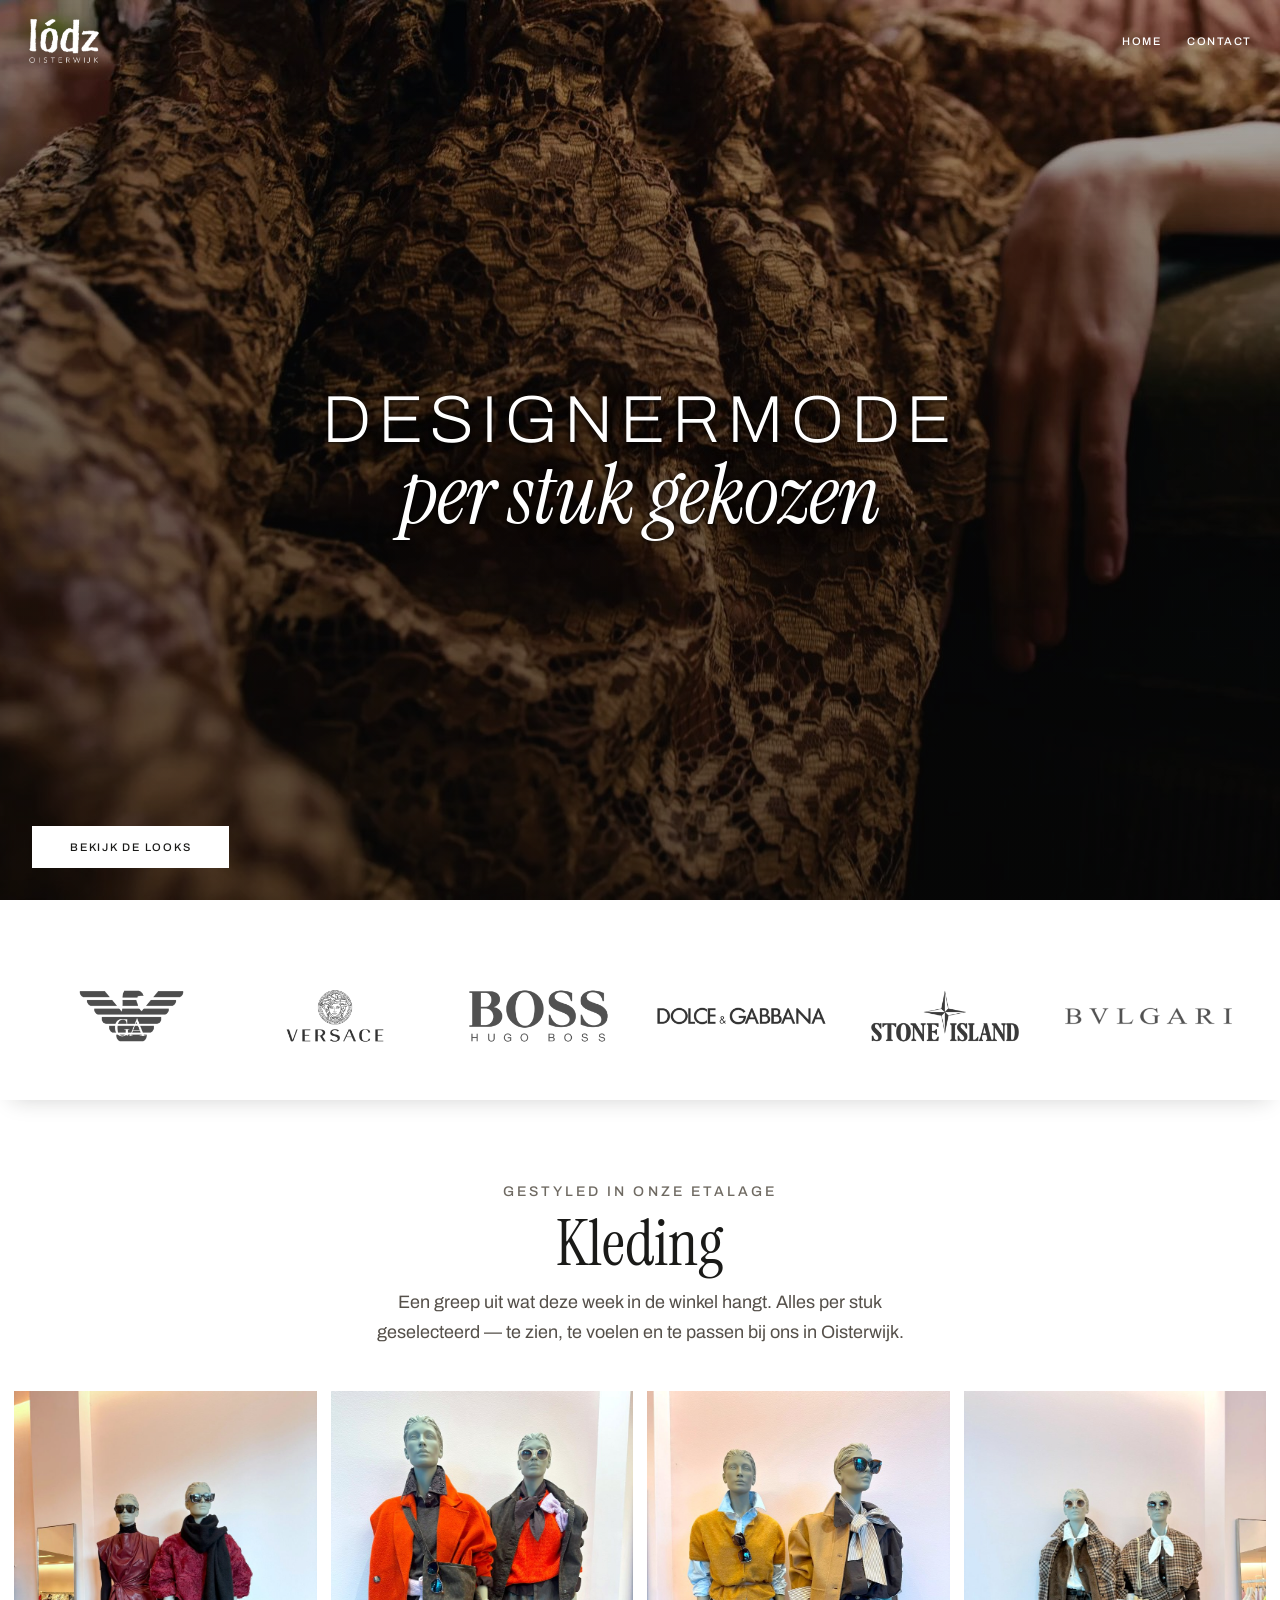
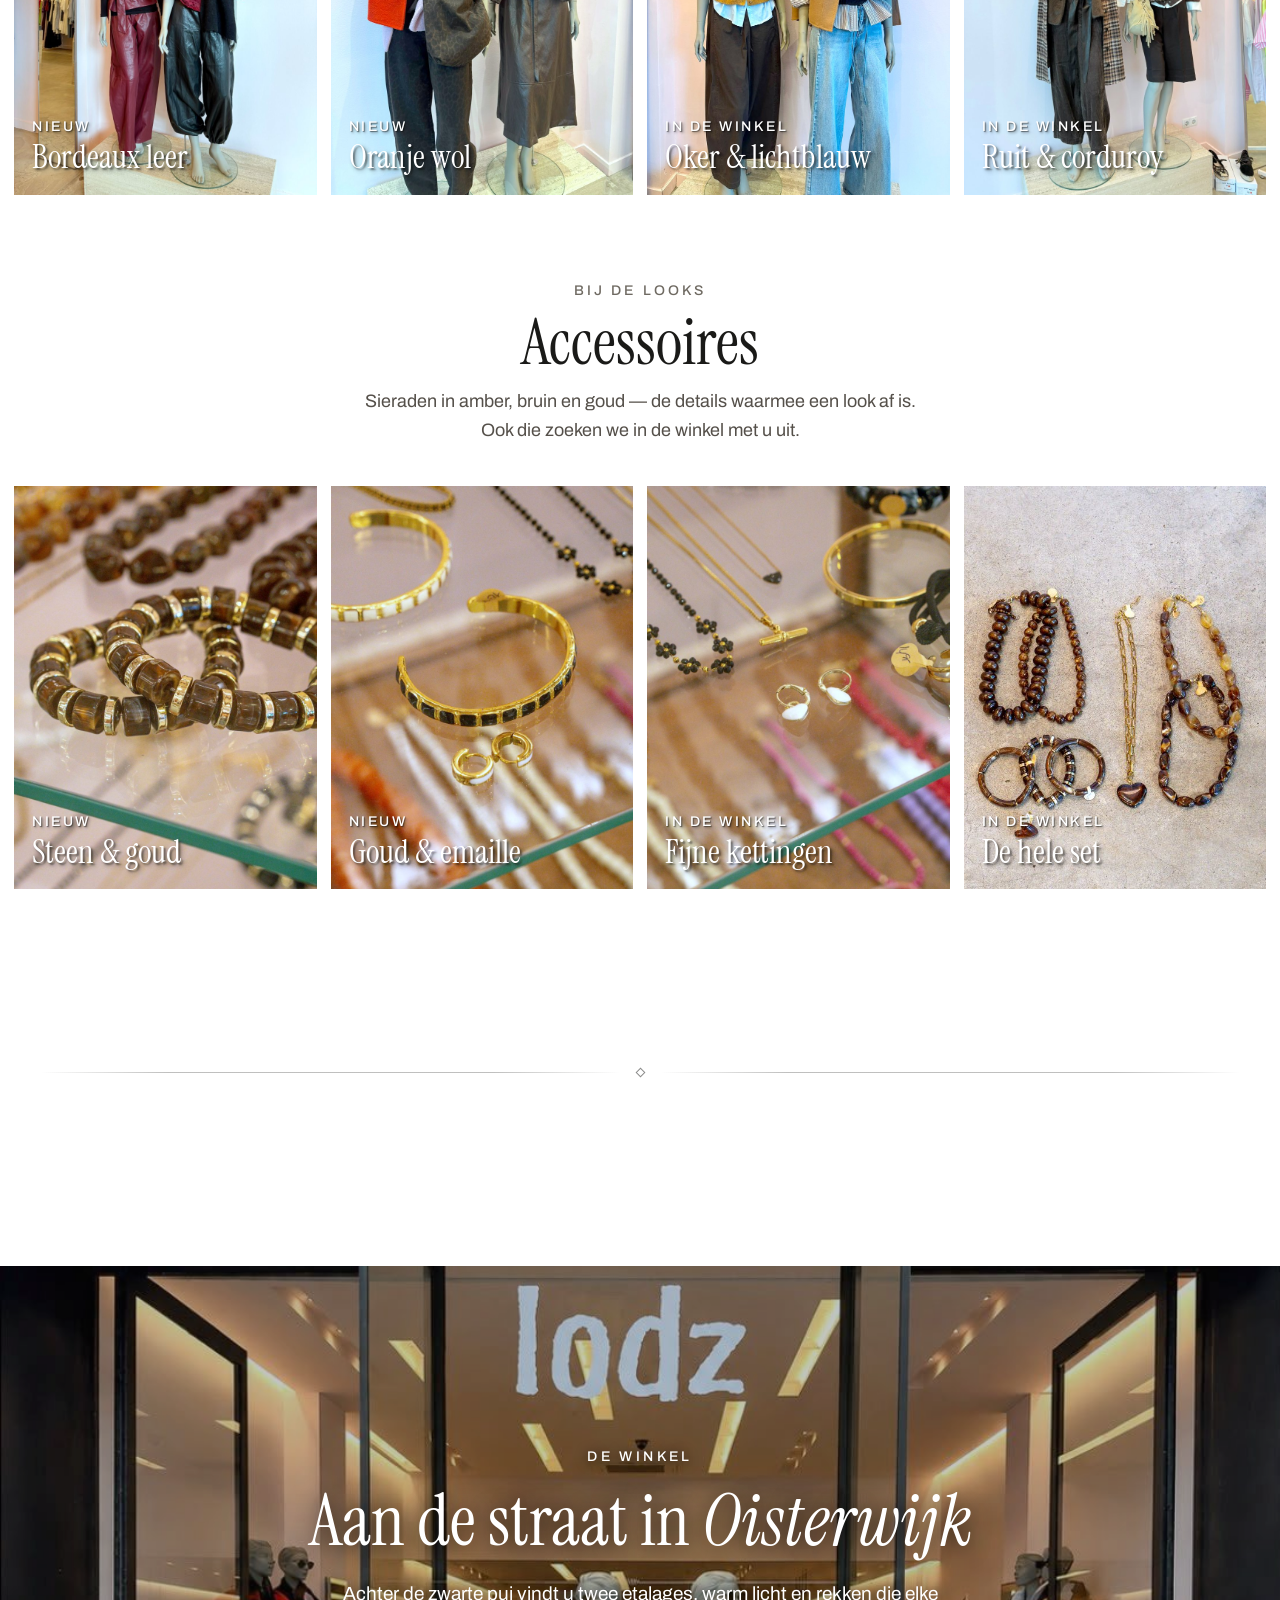
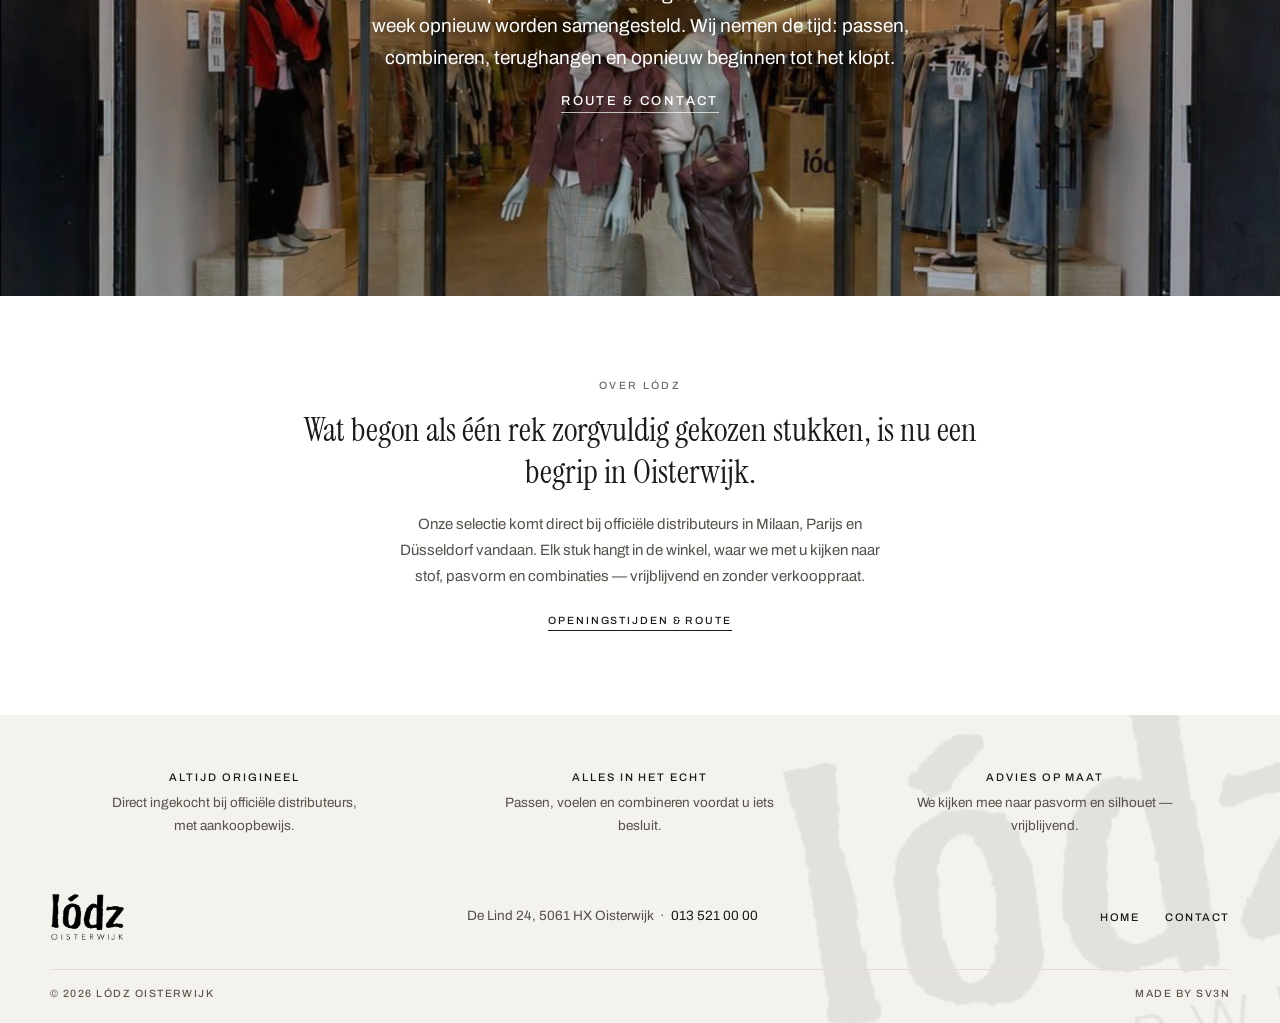
==== index.html @ dadecd65 "Hero video: reveal Vimeo iframe only once playing, drop lazy-load, add playsinline Phones that block" ====
<!DOCTYPE html>
<html lang="nl">
<head>
  <meta charset="utf-8">
  <meta name="viewport" content="width=device-width, initial-scale=1">
  <title>lódz Oisterwijk — Designermode, per stuk gekozen</title>
  <meta name="description" content="lódz is een winkel voor designermode aan De Lind in Oisterwijk. Armani, Versace, Hugo Boss, Dolce & Gabbana, Stone Island en Bvlgari — per stuk gekozen, te passen in de winkel.">
  <link rel="icon" type="image/png" href="images/logo.png">
  <link rel="preconnect" href="https://fonts.googleapis.com">
  <link rel="preconnect" href="https://fonts.gstatic.com" crossorigin>
  <link href="https://fonts.googleapis.com/css2?family=Archivo:wght@200;300;400;500&family=Instrument+Serif:ital@0;1&display=swap" rel="stylesheet">
  <link rel="stylesheet" href="css/style.css">
</head>
<body>

  <header class="site-header" id="site-header">
    <div class="site-header__inner">
      <a href="#top" class="site-header__logo" aria-label="lódz Oisterwijk — home">
        <img src="images/logo.png" alt="lódz Oisterwijk">
      </a>
      <nav class="site-nav" aria-label="Hoofdnavigatie">
        <a href="#top">Home</a>
        <a href="contact.html">Contact</a>
      </nav>
    </div>
  </header>

  <!-- Hero -->
  <section id="top" class="hero">
    <img class="hero__still" src="images/hero-still.jpg" alt="">
    <div class="hero__video" id="hero-video">
      <iframe
        src="https://player.vimeo.com/video/1224612721?muted=1&autoplay=1&loop=1&background=1&playsinline=1&dnt=1&app_id=122963"
        title="lódz"
        frameborder="0"
        allow="autoplay; fullscreen; picture-in-picture"
        id="hero-iframe"></iframe>
    </div>
    <div class="hero__scrim"></div>
    <div class="hero__content">
      <h1 class="hero__title">
        <span class="hero__line1">Designermode</span>
        <span class="hero__line2">per stuk gekozen</span>
      </h1>
      <a href="#kleding" class="hero__cta">Bekijk de looks</a>
    </div>
  </section>

  <!-- Brand row -->
  <section id="merken" class="brands" aria-label="Merken">
    <div class="brands__grid">
      <img src="images/brand-armani-box.png" alt="Giorgio Armani">
      <img src="images/brand-versace-box.png" alt="Versace">
      <img src="images/brand-hugoboss-box.png" alt="Hugo Boss">
      <img src="images/brand-dolce-box.png" alt="Dolce &amp; Gabbana">
      <img src="images/brand-stoneisland-box.png" alt="Stone Island">
      <img src="images/brand-bvlgari-box.png" alt="Bvlgari">
    </div>
  </section>

  <!-- Kleding -->
  <section id="kleding" class="tiles-section">
    <div class="section-intro">
      <div class="eyebrow">Gestyled in onze etalage</div>
      <h2 class="h-serif">Kleding</h2>
      <p>Een greep uit wat deze week in de winkel hangt. Alles per stuk geselecteerd — te zien, te voelen en te passen bij ons in Oisterwijk.</p>
    </div>
    <div class="tile-grid">
      <article class="tile">
        <img src="images/look-rood.jpg" alt="Bordeaux leren wikkeltop met pantalon en zwarte col">
        <div class="tile__caption">
          <div class="tile__tag">Nieuw</div>
          <h3 class="tile__title">Bordeaux leer</h3>
        </div>
      </article>
      <article class="tile">
        <img src="images/look-oranje.jpg" alt="Oversized oranje wollen jas met aardetinten en leren rok">
        <div class="tile__caption">
          <div class="tile__tag">Nieuw</div>
          <h3 class="tile__title">Oranje wol</h3>
        </div>
      </article>
      <article class="tile">
        <img src="images/look-oker.jpg" alt="Oker mohair vest over popeline hemd met wijde denim">
        <div class="tile__caption">
          <div class="tile__tag">In de winkel</div>
          <h3 class="tile__title">Oker &amp; lichtblauw</h3>
        </div>
      </article>
      <article class="tile">
        <img src="images/look-ruit.jpg" alt="Lange ruitjas met bontgilet, rib-pantalon en wit hemd">
        <div class="tile__caption">
          <div class="tile__tag">In de winkel</div>
          <h3 class="tile__title">Ruit &amp; corduroy</h3>
        </div>
      </article>
    </div>
  </section>

  <!-- Accessoires -->
  <section id="accessoires" class="tiles-section tiles-section--accessoires">
    <div class="section-intro">
      <div class="eyebrow">Bij de looks</div>
      <h2 class="h-serif">Accessoires</h2>
      <p>Sieraden in amber, bruin en goud — de details waarmee een look af is. Ook die zoeken we in de winkel met u uit.</p>
    </div>
    <div class="tile-grid">
      <article class="tile">
        <img src="images/acc-steen.jpg" alt="Armbanden van gepolijste steen met gouden ringen">
        <div class="tile__caption">
          <div class="tile__tag">Nieuw</div>
          <h3 class="tile__title">Steen &amp; goud</h3>
        </div>
      </article>
      <article class="tile">
        <img src="images/acc-goud.jpg" alt="Slanke gouden bangles en kleine creolen in zwart en ivoor">
        <div class="tile__caption">
          <div class="tile__tag">Nieuw</div>
          <h3 class="tile__title">Goud &amp; emaille</h3>
        </div>
      </article>
      <article class="tile">
        <img src="images/acc-kettingen.jpg" alt="Gelaagde fijne kettingen met bloemetjes, staafjes en steentjes">
        <div class="tile__caption">
          <div class="tile__tag">In de winkel</div>
          <h3 class="tile__title">Fijne kettingen</h3>
        </div>
      </article>
      <article class="tile">
        <img src="images/acc-set.jpg" alt="Ketting, armband en hanger in tonen van amber en bruin">
        <div class="tile__caption">
          <div class="tile__tag">In de winkel</div>
          <h3 class="tile__title">De hele set</h3>
        </div>
      </article>
    </div>
  </section>

  <!-- Ornamental divider -->
  <div class="divider" aria-hidden="true">
    <span class="divider__rule"></span>
    <span class="divider__mark"></span>
    <span class="divider__rule"></span>
  </div>

  <!-- Storefront banner -->
  <section id="winkel" class="banner">
    <img class="banner__photo" src="images/storefront.jpg" alt="">
    <div class="banner__scrim"></div>
    <div class="banner__content">
      <div class="banner__eyebrow">De winkel</div>
      <h2 class="h-serif banner__title">Aan de straat in <em>Oisterwijk</em></h2>
      <p class="banner__body">Achter de zwarte pui vindt u twee etalages, warm licht en rekken die elke week opnieuw worden samengesteld. Wij nemen de tijd: passen, combineren, terughangen en opnieuw beginnen tot het klopt.</p>
      <a href="contact.html" class="link-underline link-underline--white">Route &amp; contact</a>
    </div>
  </section>

  <!-- About -->
  <section id="over" class="about">
    <div class="eyebrow eyebrow--small">Over lódz</div>
    <p class="about__statement">Wat begon als één rek zorgvuldig gekozen stukken, is nu een begrip in Oisterwijk.</p>
    <p class="about__body">Onze selectie komt direct bij officiële distributeurs in Milaan, Parijs en Düsseldorf vandaan. Elk stuk hangt in de winkel, waar we met u kijken naar stof, pasvorm en combinaties — vrijblijvend en zonder verkooppraat.</p>
    <a href="contact.html" class="link-underline">Openingstijden &amp; route</a>
  </section>

  <!-- Service band + footer -->
  <footer id="contact" class="site-footer">
    <img class="site-footer__watermark" src="images/logo.png" alt="" aria-hidden="true">
    <div class="usps">
      <div class="usp">
        <div class="usp__title">Altijd origineel</div>
        <div class="usp__body">Direct ingekocht bij officiële distributeurs, met aankoopbewijs.</div>
      </div>
      <div class="usp">
        <div class="usp__title">Alles in het echt</div>
        <div class="usp__body">Passen, voelen en combineren voordat u iets besluit.</div>
      </div>
      <div class="usp">
        <div class="usp__title">Advies op maat</div>
        <div class="usp__body">We kijken mee naar pasvorm en silhouet — vrijblijvend.</div>
      </div>
    </div>
    <div class="site-footer__identity">
      <img src="images/logo.png" alt="lódz Oisterwijk">
      <p class="site-footer__address">De Lind 24, 5061 HX Oisterwijk&nbsp;&nbsp;·&nbsp;&nbsp;<a href="tel:+31135210000">013 521 00 00</a></p>
      <nav class="site-nav" aria-label="Footernavigatie">
        <a href="#top">Home</a>
        <a href="contact.html">Contact</a>
      </nav>
    </div>
    <div class="site-footer__bottom">
      <span>© 2026 lódz Oisterwijk</span>
      <a href="https://Sv3n.dev" target="_blank" rel="noopener">Made by Sv3n</a>
    </div>
  </footer>

  <script src="js/main.js"></script>
</body>
</html>
---- css/style.css ----
/* ------------------------------------------------------------------
   lódz Oisterwijk — style.css
   Tokens and values follow the design handoff (README in the design zip).
   ------------------------------------------------------------------ */

:root {
  --ink: #1a1a18;
  --ink-soft: #55504a;
  --ink-muted: #6f6a62;
  --ink-faint: #8d877d;
  --ink-footer: #5d584f;
  --paper: #ffffff;
  --paper-warm: #f4f2ed;
  --paper-warm-2: #f7f5f1;
  --tile-bg: #eeebe4;
  --tile-bg-2: #f0ede7;
  --hairline: #e3ded3;

  --sans: 'Archivo', Helvetica, Arial, sans-serif;
  --serif: 'Instrument Serif', Georgia, serif;
}

/* Base ------------------------------------------------------------- */

* { box-sizing: border-box; }

html { scroll-behavior: smooth; }

html, body {
  margin: 0;
  padding: 0;
  background: var(--paper);
}

body {
  font-family: var(--sans);
  color: var(--ink);
  -webkit-font-smoothing: antialiased;
}

a {
  color: var(--ink);
  text-decoration: none;
  transition: color 0.25s ease;
}
a:hover { color: var(--ink-muted); }

::selection { background: var(--tile-bg); }

img { display: block; }

/* Shared type roles ------------------------------------------------- */

.eyebrow {
  font-size: 14px;
  font-weight: 500;
  letter-spacing: 0.22em;
  text-transform: uppercase;
  color: var(--ink-muted);
}
.eyebrow--small { font-size: 10.5px; }

.h-serif {
  font-family: var(--serif);
  font-weight: 400;
  margin: 0;
}

.section-intro {
  display: flex;
  flex-direction: column;
  align-items: center;
  gap: 12px;
  text-align: center;
  padding: 0 28px;
}
.section-intro h2 {
  font-size: clamp(40px, 5vw, 68px);
  line-height: 1.02;
}
.section-intro p {
  font-size: 18px;
  line-height: 1.65;
  color: var(--ink-soft);
  margin: 0;
  max-width: 56ch;
  text-wrap: pretty;
}

.link-underline {
  font-size: 10.5px;
  font-weight: 500;
  letter-spacing: 0.18em;
  text-transform: uppercase;
  border-bottom: 1px solid var(--ink);
  padding-bottom: 4px;
}

.link-underline--white {
  font-size: 13px;
  color: #ffffff;
  border-bottom: 1px solid rgba(255, 255, 255, 0.7);
  transition: border-color 0.25s ease;
}
.link-underline--white:hover {
  color: #ffffff;
  border-color: #ffffff;
}

/* Header ------------------------------------------------------------ */

.site-header {
  position: fixed;
  top: 0;
  left: 0;
  right: 0;
  z-index: 40;
  background: transparent;
  box-shadow: none;
  transition: background 0.4s ease, box-shadow 0.4s ease;
}
.site-header__inner {
  display: flex;
  align-items: center;
  justify-content: space-between;
  gap: 24px;
  padding: 18px 28px 16px;
}
.site-header__logo img {
  height: 46px;
  width: auto;
  filter: brightness(0) invert(1) drop-shadow(0 1px 8px rgba(10, 9, 7, 0.6));
  transition: filter 0.4s ease;
}
.site-nav {
  display: flex;
  gap: 26px;
  font-size: 11px;
  font-weight: 500;
  letter-spacing: 0.14em;
  text-transform: uppercase;
}
.site-header .site-nav a {
  color: #ffffff;
  transition: color 0.4s ease;
}
.site-header .site-nav a:hover { color: rgba(255, 255, 255, 0.75); }

/* Scrolled state (toggled by js/main.js at scrollY > 80) */
.site-header.is-scrolled {
  background: var(--paper);
  box-shadow: 0 1px 16px rgba(24, 22, 18, 0.1);
}
.site-header.is-scrolled .site-header__logo img { filter: none; }
.site-header.is-scrolled .site-nav a { color: var(--ink); }
.site-header.is-scrolled .site-nav a:hover { color: var(--ink-muted); }

/* Solid header variant (contact page) */
.site-header--solid {
  position: sticky;
  background: var(--paper);
}
.site-header--solid .site-header__inner { padding: 20px 28px 18px; }
.site-header--solid .site-header__logo img { filter: none; }
.site-header--solid .site-nav a { color: var(--ink); }
.site-header--solid .site-nav a:hover { color: var(--ink-muted); }

.announce {
  background: var(--paper-warm);
  text-align: center;
  padding: 10px 16px;
  font-size: 10.5px;
  font-weight: 500;
  letter-spacing: 0.16em;
  text-transform: uppercase;
  color: var(--ink-footer);
}

/* Hero -------------------------------------------------------------- */

.hero {
  position: relative;
  width: 100%;
  display: flex;
  overflow: hidden;
  background: var(--ink);
}
.hero__still,
.hero__video,
.hero__scrim {
  position: absolute;
  inset: 0;
}
.hero__still {
  width: 100%;
  height: 100%;
  object-fit: cover;
  object-position: 50% 45%;
}
.hero__video {
  overflow: hidden;
  pointer-events: none;
  /* Hidden until Vimeo reports playback, so a phone that blocks autoplay
     keeps showing the still instead of a black iframe. */
  opacity: 0;
  transition: opacity 0.8s ease;
}
.hero__video.is-playing { opacity: 1; }
.hero__video iframe {
  position: absolute;
  top: 50%;
  left: 50%;
  transform: translate(-50%, -50%);
  width: 177.78vh;
  min-width: 100%;
  height: 56.25vw;
  min-height: 100%;
  border: 0;
  display: block;
}
.hero__scrim {
  background: linear-gradient(
    to top,
    rgba(10, 9, 7, 0.6) 0%,
    rgba(10, 9, 7, 0.5) 45%,
    rgba(10, 9, 7, 0.38) 75%,
    rgba(10, 9, 7, 0.28) 100%
  );
}
.hero__content {
  position: relative;
  width: 100%;
  min-height: 100vh;
  min-height: 100svh;
  display: flex;
  align-items: center;
  justify-content: center;
  padding: 120px 28px 96px;
}
.hero__title {
  margin: 0;
  color: #ffffff;
  line-height: 0.98;
  text-align: center;
  text-shadow: 0 1px 4px rgba(0, 0, 0, 0.85), 0 3px 18px rgba(0, 0, 0, 0.55);
  text-wrap: pretty;
}
.hero__line1 {
  display: block;
  font-family: var(--sans);
  font-weight: 200;
  font-size: clamp(32px, 5.2vw, 92px);
  letter-spacing: 0.1em;
  text-transform: uppercase;
  white-space: nowrap;
}
.hero__line2 {
  display: block;
  font-family: var(--serif);
  font-weight: 400;
  font-style: italic;
  font-size: clamp(38px, 6.6vw, 118px);
  letter-spacing: -0.01em;
  white-space: nowrap;
}
.hero__cta {
  position: absolute;
  left: 32px;
  bottom: 32px;
  background: #ffffff;
  color: var(--ink);
  padding: 15px 38px;
  font-size: 11px;
  font-weight: 500;
  letter-spacing: 0.16em;
  text-transform: uppercase;
  transition: background 0.25s ease;
}
.hero__cta:hover {
  background: var(--paper-warm);
  color: var(--ink);
}

/* Brand row --------------------------------------------------------- */

.brands {
  position: relative;
  z-index: 1;
  padding: 88px 40px 56px;
  background: var(--paper);
  box-shadow: 0 10px 22px -12px rgba(24, 22, 18, 0.22);
}
.brands__grid {
  width: 100%;
  display: grid;
  grid-template-columns: repeat(auto-fit, minmax(min(100%, 120px), 1fr));
  gap: 24px 20px;
  align-items: center;
  justify-items: center;
}
.brands__grid img {
  width: 100%;
  max-width: 190px;
  height: auto;
  opacity: 0.8;
}

/* Tile sections (Kleding / Accessoires) ----------------------------- */

.tiles-section {
  display: flex;
  flex-direction: column;
  align-items: center;
  gap: 44px;
  padding: 84px 0 64px;
}
.tiles-section--accessoires {
  position: relative;
  z-index: 2;
  background: var(--paper);
  padding: 24px 0 180px;
  gap: 40px;
}
.tile-grid {
  width: 100%;
  display: grid;
  grid-template-columns: repeat(4, minmax(0, 1fr));
  gap: 14px;
  padding: 0 14px;
}
.tile {
  position: relative;
  aspect-ratio: 3 / 4;
  background: var(--tile-bg);
  overflow: hidden;
  display: flex;
  align-items: flex-end;
}
.tiles-section--accessoires .tile { background: var(--tile-bg-2); }
.tile img {
  position: absolute;
  inset: 0;
  width: 100%;
  height: 100%;
  object-fit: cover;
  transition: transform 2.6s cubic-bezier(0.22, 1, 0.36, 1);
}
.tile:hover img { transform: scale(1.06); }
.tile__caption {
  position: relative;
  width: 100%;
  display: flex;
  flex-direction: column;
  gap: 5px;
  padding: 18px 18px 20px;
}
.tile__tag {
  font-size: clamp(10px, 1.1vw, 21px);
  font-weight: 500;
  letter-spacing: 0.18em;
  text-transform: uppercase;
  color: #ffffff;
  text-shadow: 1px 1px 1px rgba(10, 9, 7, 0.5), 2px 2px 3px rgba(10, 9, 7, 0.35);
}
.tile__title {
  font-family: var(--serif);
  font-weight: 400;
  font-size: clamp(20px, 2.6vw, 54px);
  line-height: 1.08;
  margin: 0;
  color: #ffffff;
  text-shadow: 2px 2px 2px rgba(10, 9, 7, 0.5), 3px 3px 5px rgba(10, 9, 7, 0.32);
}

/* Ornamental divider ------------------------------------------------ */

.divider {
  position: relative;
  z-index: 3;
  margin: 0 0 190px;
  padding: 0 40px;
  display: flex;
  align-items: center;
  justify-content: center;
  gap: 16px;
}
.divider__rule {
  flex: 1;
  height: 1px;
  display: block;
  background: linear-gradient(
    to right,
    rgba(26, 26, 24, 0) 0%,
    rgba(26, 26, 24, 0.28) 22%,
    rgba(26, 26, 24, 0.28) 78%,
    rgba(26, 26, 24, 0) 100%
  );
}
.divider__mark {
  width: 7px;
  height: 7px;
  transform: rotate(45deg);
  border: 1px solid rgba(26, 26, 24, 0.5);
  flex: none;
  display: block;
}

/* Storefront banner ------------------------------------------------- */

.banner {
  position: relative;
  z-index: 0;
  min-height: 70vh;
  display: flex;
  align-items: center;
  justify-content: center;
  overflow: hidden;
  background: var(--ink);
}
.banner--short { min-height: 56vh; }
.banner__photo {
  position: absolute;
  inset: 0;
  width: 100%;
  height: 100%;
  object-fit: cover;
}
.banner__scrim {
  position: absolute;
  inset: 0;
  background: rgba(14, 13, 11, 0.24);
}
.banner--short .banner__scrim { background: rgba(14, 13, 11, 0.26); }
.banner__content {
  position: relative;
  display: flex;
  flex-direction: column;
  align-items: center;
  text-align: center;
  gap: 20px;
  padding: 96px 28px;
  max-width: 760px;
}
.banner--short .banner__content {
  gap: 18px;
  padding: 80px 28px;
  max-width: 700px;
}
.banner__eyebrow {
  font-size: 14px;
  font-weight: 500;
  letter-spacing: 0.24em;
  text-transform: uppercase;
  color: #ffffff;
  text-shadow: 0 1px 12px rgba(10, 9, 7, 0.9);
}
.banner--short .banner__eyebrow { font-size: 10.5px; }
.banner__title {
  font-size: clamp(40px, 5.6vw, 78px);
  line-height: 1.02;
  color: #ffffff;
  text-shadow: 0 2px 20px rgba(10, 9, 7, 0.85);
}
.banner--short .banner__title {
  font-size: clamp(28px, 3.8vw, 48px);
  line-height: 1.06;
}
.banner__title em { font-style: italic; }
.banner__body {
  font-size: 19px;
  line-height: 1.7;
  color: #ffffff;
  margin: 0;
  max-width: 56ch;
  text-shadow: 0 1px 14px rgba(10, 9, 7, 0.9);
  text-wrap: pretty;
}
.banner--short .link-underline--white { font-size: 10.5px; }

/* About ------------------------------------------------------------- */

.about {
  padding: 84px 28px;
  max-width: 760px;
  margin: 0 auto;
  display: flex;
  flex-direction: column;
  align-items: center;
  text-align: center;
  gap: 18px;
}
.about__statement {
  font-family: var(--serif);
  font-size: clamp(24px, 2.6vw, 34px);
  line-height: 1.25;
  margin: 0;
  text-wrap: pretty;
}
.about__body {
  font-size: 15px;
  line-height: 1.75;
  color: var(--ink-soft);
  margin: 0;
  max-width: 56ch;
  text-wrap: pretty;
}
.about .link-underline { margin-top: 8px; }

/* Contact page ------------------------------------------------------ */

.contact-intro {
  padding: 72px 28px 56px;
  max-width: 760px;
  margin: 0 auto;
  display: flex;
  flex-direction: column;
  align-items: center;
  text-align: center;
  gap: 16px;
}
.contact-intro h1 {
  font-size: clamp(34px, 4.4vw, 58px);
  line-height: 1.05;
}
.contact-intro h1 em { font-style: italic; }
.contact-intro p {
  font-size: 15.5px;
  line-height: 1.75;
  color: var(--ink-soft);
  margin: 0;
  max-width: 54ch;
  text-wrap: pretty;
}

.contact-grid {
  padding: 0 28px 84px;
  max-width: 1180px;
  margin: 0 auto;
  display: grid;
  grid-template-columns: repeat(auto-fit, minmax(min(100%, 300px), 1fr));
  gap: 44px;
}
.contact-col {
  display: flex;
  flex-direction: column;
  gap: 30px;
}
.contact-block {
  display: flex;
  flex-direction: column;
  gap: 10px;
}
.contact-block__address {
  font-family: var(--serif);
  font-size: 25px;
  line-height: 1.35;
  margin: 0;
}
.contact-block__note {
  font-size: 13.5px;
  line-height: 1.7;
  color: var(--ink-faint);
  margin: 0;
  max-width: 40ch;
}
.contact-block__links {
  display: flex;
  flex-direction: column;
  gap: 6px;
  font-size: 15px;
  color: var(--ink-soft);
}

.hours { gap: 12px; }
.hours__list {
  display: flex;
  flex-direction: column;
  gap: 4px;
}
.hours__row {
  display: flex;
  justify-content: space-between;
  gap: 20px;
  background: var(--paper-warm-2);
  padding: 14px 18px;
}
.hours__day {
  font-size: 11px;
  font-weight: 500;
  letter-spacing: 0.12em;
  text-transform: uppercase;
  color: var(--ink-soft);
}
.hours__time {
  font-family: var(--serif);
  font-size: 19px;
}
.hours__note {
  font-size: 13px;
  line-height: 1.65;
  color: var(--ink-faint);
  margin: 0;
  max-width: 42ch;
}

/* Schematic map placeholder */
.map-wrap {
  display: flex;
  flex-direction: column;
  gap: 12px;
}
.map {
  position: relative;
  aspect-ratio: 4 / 3;
  min-height: 340px;
  background: #eef1ea;
  overflow: hidden;
}
.map > * { position: absolute; }
.map__street-h1 { left: 0; right: 0; top: 18%; height: 26px; background: #ccd3d8; }
.map__street-h2 { left: 0; right: 0; bottom: 16%; height: 18px; background: #d8dde1; }
.map__street-v1 { top: 0; bottom: 0; left: 34%; width: 26px; background: #ccd3d8; }
.map__street-v2 { top: 0; bottom: 0; right: 22%; width: 16px; background: #d8dde1; }
.map__block-1 { left: 6%; top: 34%; width: 22%; height: 26%; background: #e2e7dc; }
.map__block-2 { right: 8%; top: 30%; width: 26%; height: 22%; background: #e2e7dc; }
.map__block-3 { left: 44%; bottom: 26%; width: 18%; height: 20%; background: #e6e2d9; }
.map__label {
  font-size: 9.5px;
  font-weight: 500;
  letter-spacing: 0.14em;
  text-transform: uppercase;
  color: #6f7a80;
}
.map__label--h { left: 8%; top: 20.5%; }
.map__label--v { left: 35.5%; top: 6%; writing-mode: vertical-rl; }
.map__pin {
  left: 40%;
  top: 46%;
  display: flex;
  align-items: center;
  gap: 9px;
}
.map__dot {
  width: 15px;
  height: 15px;
  border-radius: 50%;
  background: var(--ink);
  box-shadow: 0 0 0 5px rgba(26, 26, 24, 0.16);
  display: block;
}
.map__name {
  font-family: var(--serif);
  font-size: 19px;
  background: #ffffff;
  padding: 3px 10px;
}
.map__credit {
  right: 14px;
  bottom: 12px;
  font-size: 9px;
  font-weight: 500;
  letter-spacing: 0.14em;
  text-transform: uppercase;
  color: #9aa3a8;
}
.map-wrap__caption {
  font-size: 12.5px;
  line-height: 1.6;
  color: var(--ink-faint);
  margin: 0;
}

/* Footer ------------------------------------------------------------ */

.site-footer {
  position: relative;
  background: var(--paper-warm);
  padding: 56px 28px 24px;
  overflow: hidden;
}
.site-footer--compact { padding-top: 48px; }
.site-footer__watermark {
  position: absolute;
  right: -8%;
  bottom: -18%;
  width: 46%;
  min-width: 420px;
  height: auto;
  opacity: 0.07;
  transform: rotate(-12deg);
  pointer-events: none;
}
.site-footer--compact .site-footer__watermark { bottom: -34%; }
.usps {
  position: relative;
  max-width: 1180px;
  margin: 0 auto;
  display: grid;
  grid-template-columns: repeat(auto-fit, minmax(min(100%, 200px), 1fr));
  gap: 36px;
  text-align: center;
  justify-items: center;
}
.usp {
  display: flex;
  flex-direction: column;
  gap: 9px;
  max-width: 30ch;
}
.usp__title {
  font-size: 11px;
  font-weight: 500;
  letter-spacing: 0.18em;
  text-transform: uppercase;
}
.usp__body {
  font-size: 13.5px;
  line-height: 1.65;
  color: var(--ink-soft);
}
.site-footer__identity {
  position: relative;
  max-width: 1180px;
  margin: 56px auto 0;
  display: flex;
  flex-wrap: wrap;
  justify-content: space-between;
  align-items: center;
  gap: 24px 40px;
}
.site-footer--compact .site-footer__identity { margin-top: 0; }
.site-footer__identity img {
  height: 48px;
  width: auto;
  flex: none;
}
.site-footer__address {
  font-size: 13.5px;
  line-height: 1.7;
  color: var(--ink-soft);
  margin: 0;
}
.site-footer__bottom {
  position: relative;
  max-width: 1180px;
  margin: 28px auto 0;
  padding-top: 18px;
  border-top: 1px solid var(--hairline);
  display: flex;
  justify-content: space-between;
  align-items: center;
  gap: 16px;
  flex-wrap: wrap;
  font-size: 10.5px;
  font-weight: 500;
  letter-spacing: 0.14em;
  text-transform: uppercase;
  color: var(--ink-footer);
}
.site-footer__bottom a { color: var(--ink-footer); }
.site-footer__bottom a:hover { color: var(--ink); }

/* Responsive -------------------------------------------------------- */

@media (max-width: 900px) {
  .tile-grid { grid-template-columns: repeat(2, minmax(0, 1fr)); }
  .tile__tag { font-size: 11px; }
  .tile__title { font-size: clamp(22px, 4.2vw, 34px); }
  .tiles-section--accessoires { padding-bottom: 110px; }
  .divider { margin-bottom: 110px; }
  .brands { padding: 64px 28px 40px; }
  .brands__grid { grid-template-columns: repeat(3, minmax(0, 1fr)); }
}

@media (max-width: 600px) {
  .hero__line1,
  .hero__line2 { white-space: normal; }
  .hero__line1 { font-size: clamp(26px, 8vw, 40px); }
  .hero__line2 { font-size: clamp(36px, 11vw, 56px); }
  .hero__content { padding: 110px 20px 110px; }
  .hero__cta {
    left: 50%;
    transform: translateX(-50%);
    white-space: nowrap;
  }
  .tile-grid { grid-template-columns: 1fr; }
  .tile__title { font-size: 30px; }
  .tiles-section { padding: 64px 0 48px; gap: 32px; }
  .tiles-section--accessoires { padding: 16px 0 80px; }
  .divider { margin-bottom: 80px; padding: 0 24px; }
  .banner__content { padding: 72px 24px; }
  .about { padding: 64px 24px; }
  .brands__grid { grid-template-columns: repeat(2, minmax(0, 1fr)); }
  .site-header__inner { padding: 16px 20px 14px; }
  .site-header__logo img { height: 38px; }
  .site-footer__identity,
  .site-footer__bottom {
    flex-direction: column;
    align-items: center;
    text-align: center;
  }
  .map { min-height: 260px; }
}
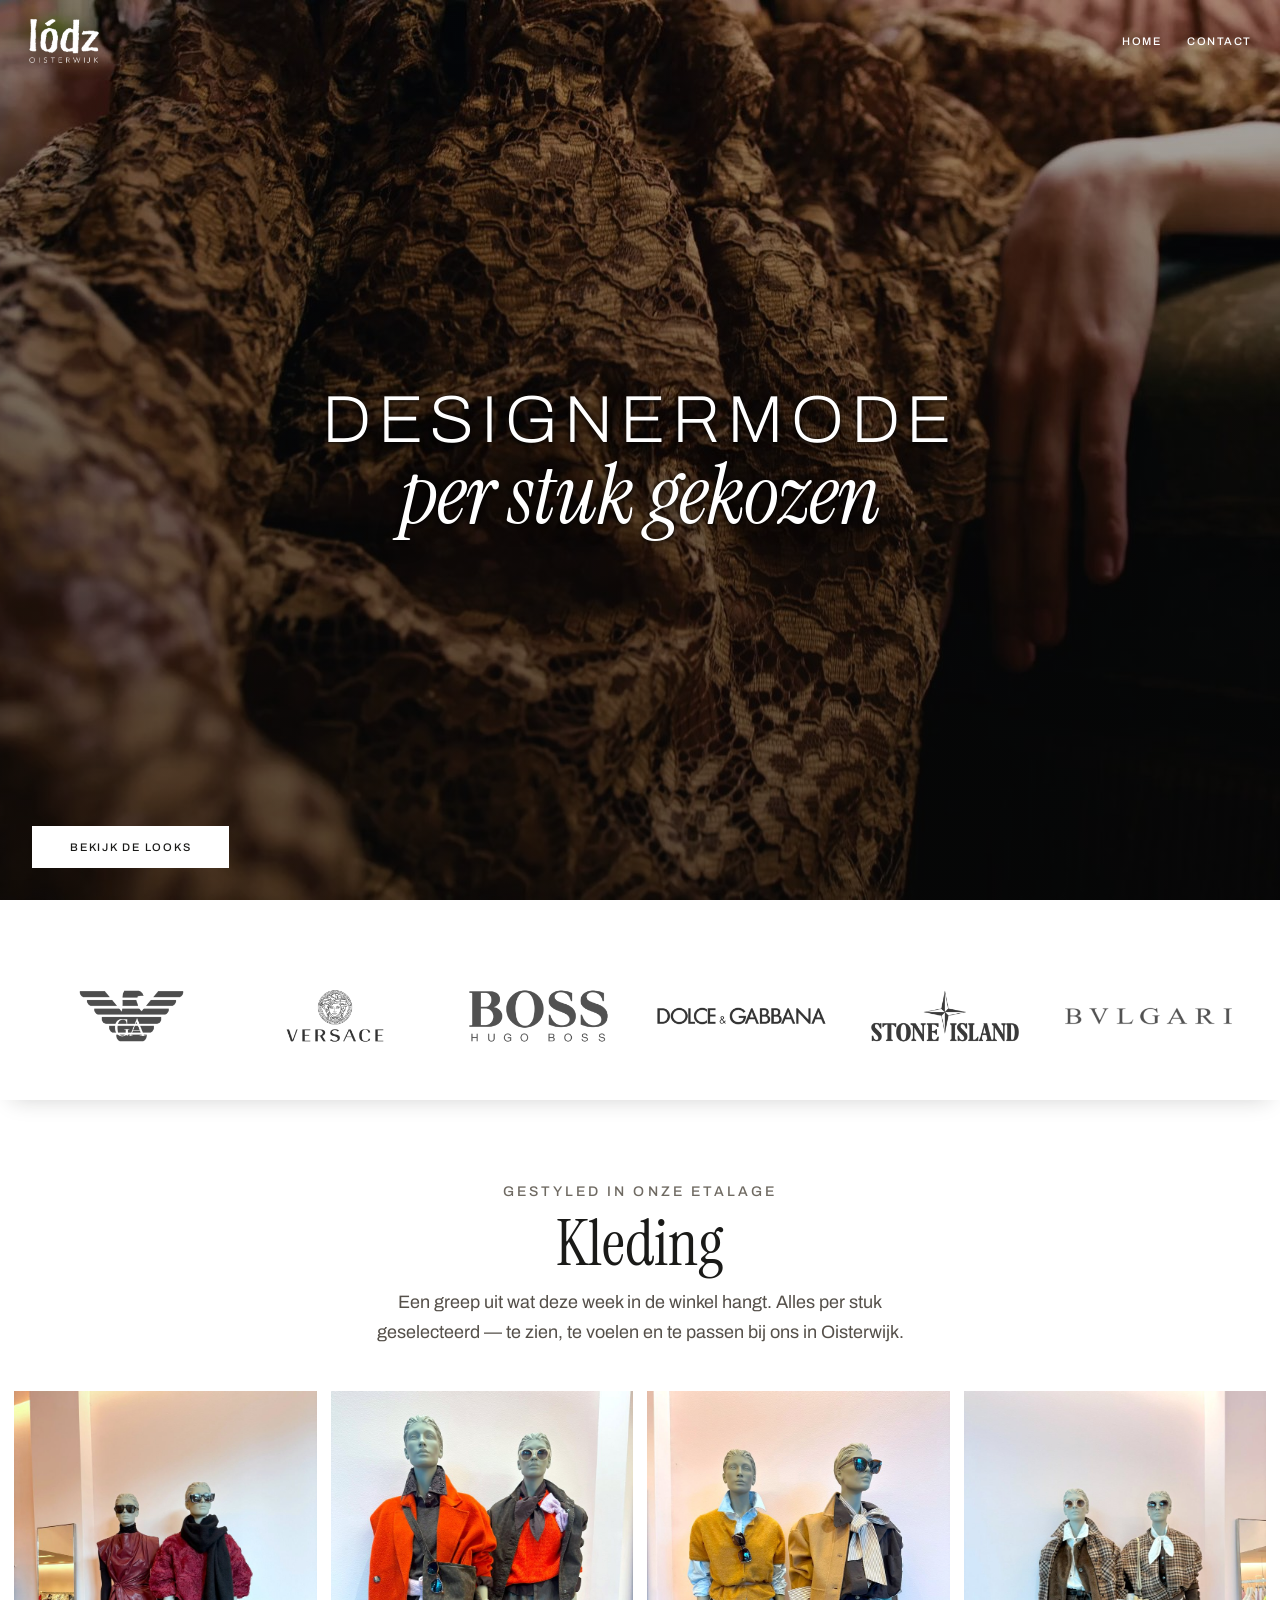
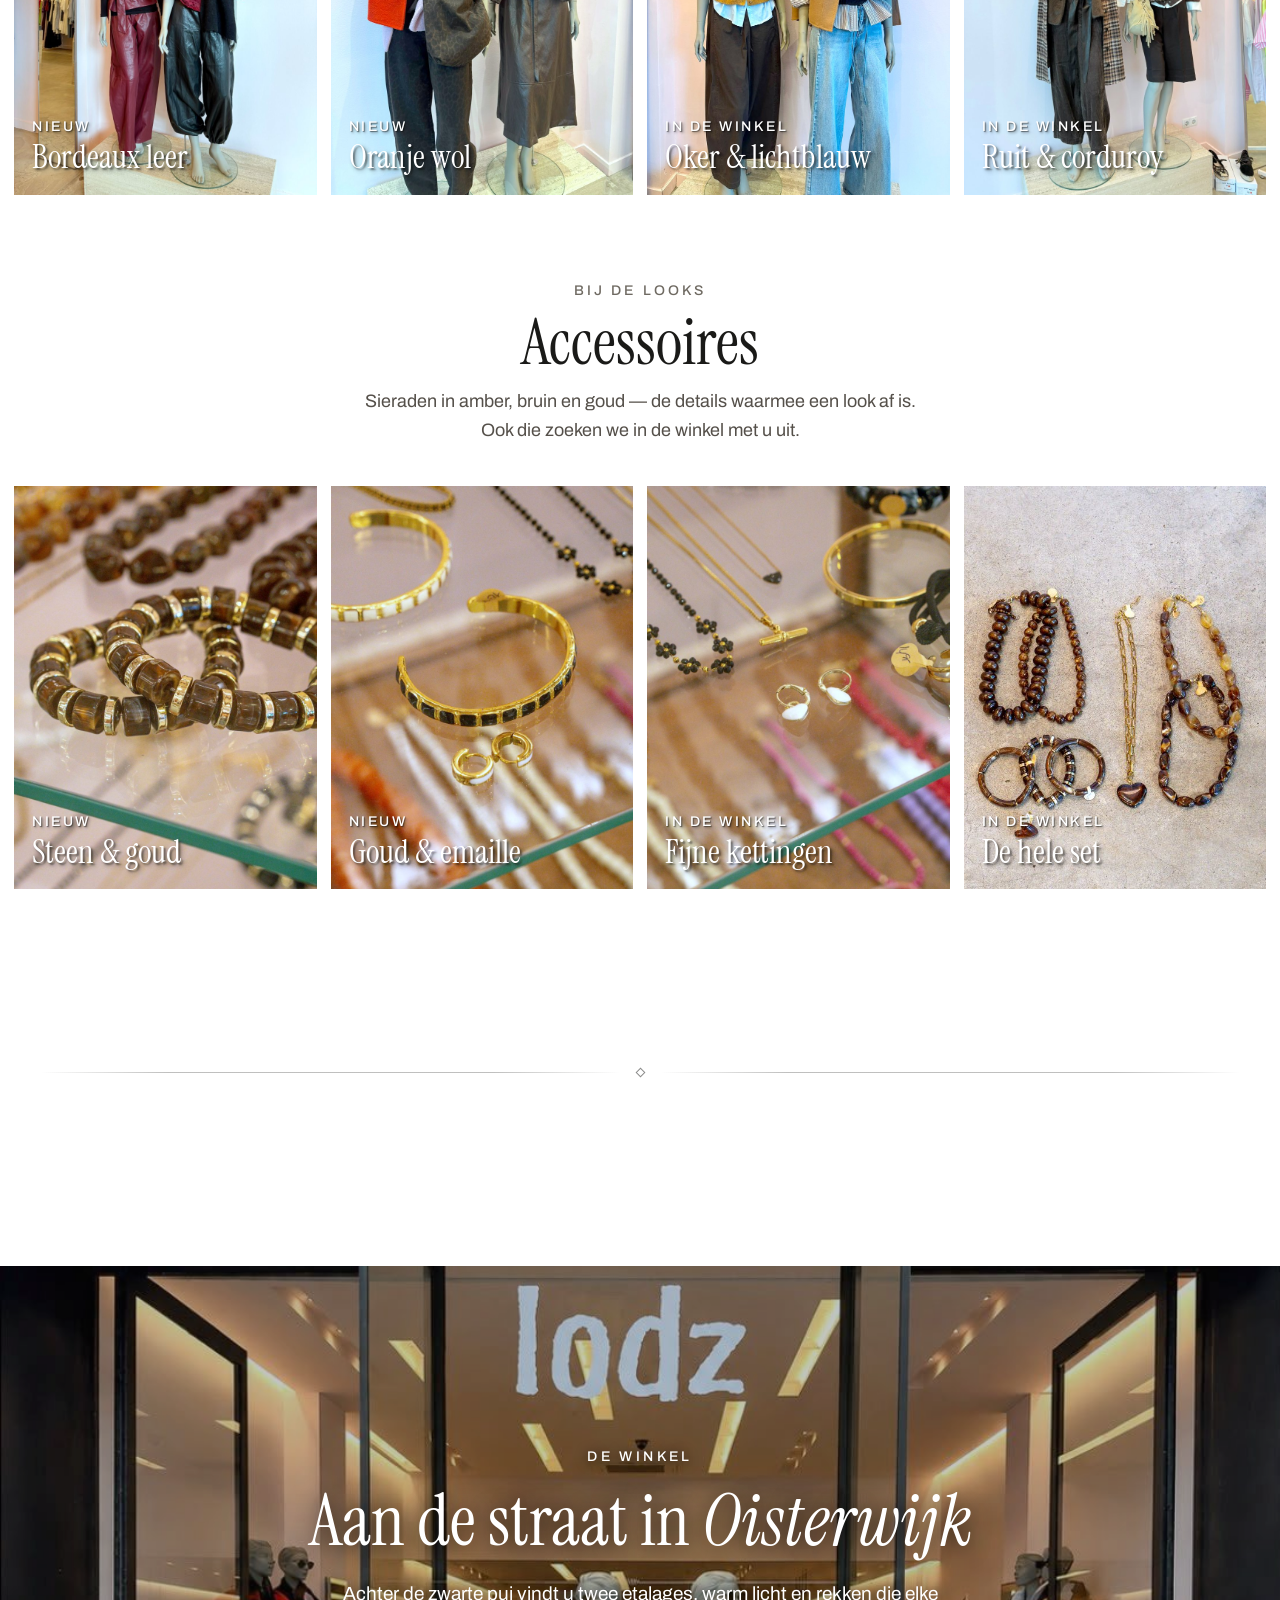
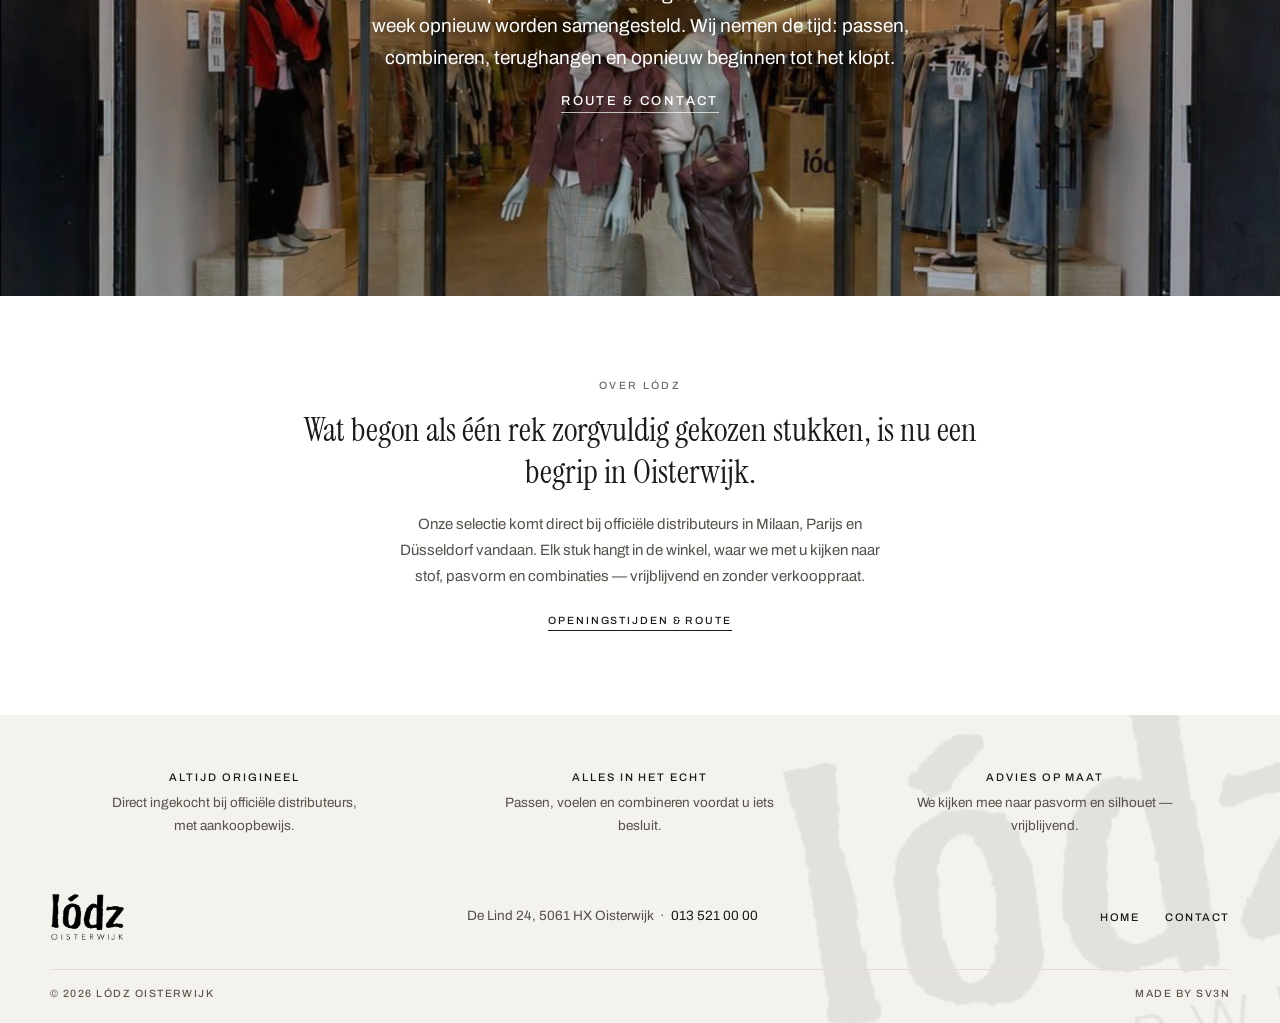
==== commit d52cff2a: "Self-host hero video instead of Vimeo embed Native <video autoplay muted loop playsinline> with the " ====
--- a/index.html
+++ b/index.html
@@ -29,12 +29,10 @@
   <section id="top" class="hero">
     <img class="hero__still" src="images/hero-still.jpg" alt="">
     <div class="hero__video" id="hero-video">
-      <iframe
-        src="https://player.vimeo.com/video/1224612721?muted=1&autoplay=1&loop=1&background=1&playsinline=1&dnt=1&app_id=122963"
-        title="lódz"
-        frameborder="0"
-        allow="autoplay; fullscreen; picture-in-picture"
-        id="hero-iframe"></iframe>
+      <video id="hero-vid" autoplay muted loop playsinline preload="auto" poster="images/hero-still.jpg" aria-hidden="true" tabindex="-1">
+        <source src="images/hero-720.mp4" type="video/mp4" media="(max-width: 900px)">
+        <source src="images/hero.mp4" type="video/mp4">
+      </video>
     </div>
     <div class="hero__scrim"></div>
     <div class="hero__content">
--- a/css/style.css
+++ b/css/style.css
@@ -191,6 +191,10 @@
   position: absolute;
   inset: 0;
 }
+.hero__still { z-index: 0; }
+.hero__video { z-index: 1; }
+.hero__scrim { z-index: 2; }
+.hero__content { z-index: 3; }
 .hero__still {
   width: 100%;
   height: 100%;
@@ -200,22 +204,19 @@
 .hero__video {
   overflow: hidden;
   pointer-events: none;
-  /* Hidden until Vimeo reports playback, so a phone that blocks autoplay
-     keeps showing the still instead of a black iframe. */
+  /* Hidden until the video is actually playing, so a phone that blocks
+     autoplay keeps showing the still instead of a black frame. */
   opacity: 0;
   transition: opacity 0.8s ease;
 }
 .hero__video.is-playing { opacity: 1; }
-.hero__video iframe {
+.hero__video video {
   position: absolute;
-  top: 50%;
-  left: 50%;
-  transform: translate(-50%, -50%);
-  width: 177.78vh;
-  min-width: 100%;
-  height: 56.25vw;
-  min-height: 100%;
-  border: 0;
+  inset: 0;
+  width: 100%;
+  height: 100%;
+  object-fit: cover;
+  object-position: 50% 45%;
   display: block;
 }
 .hero__scrim {
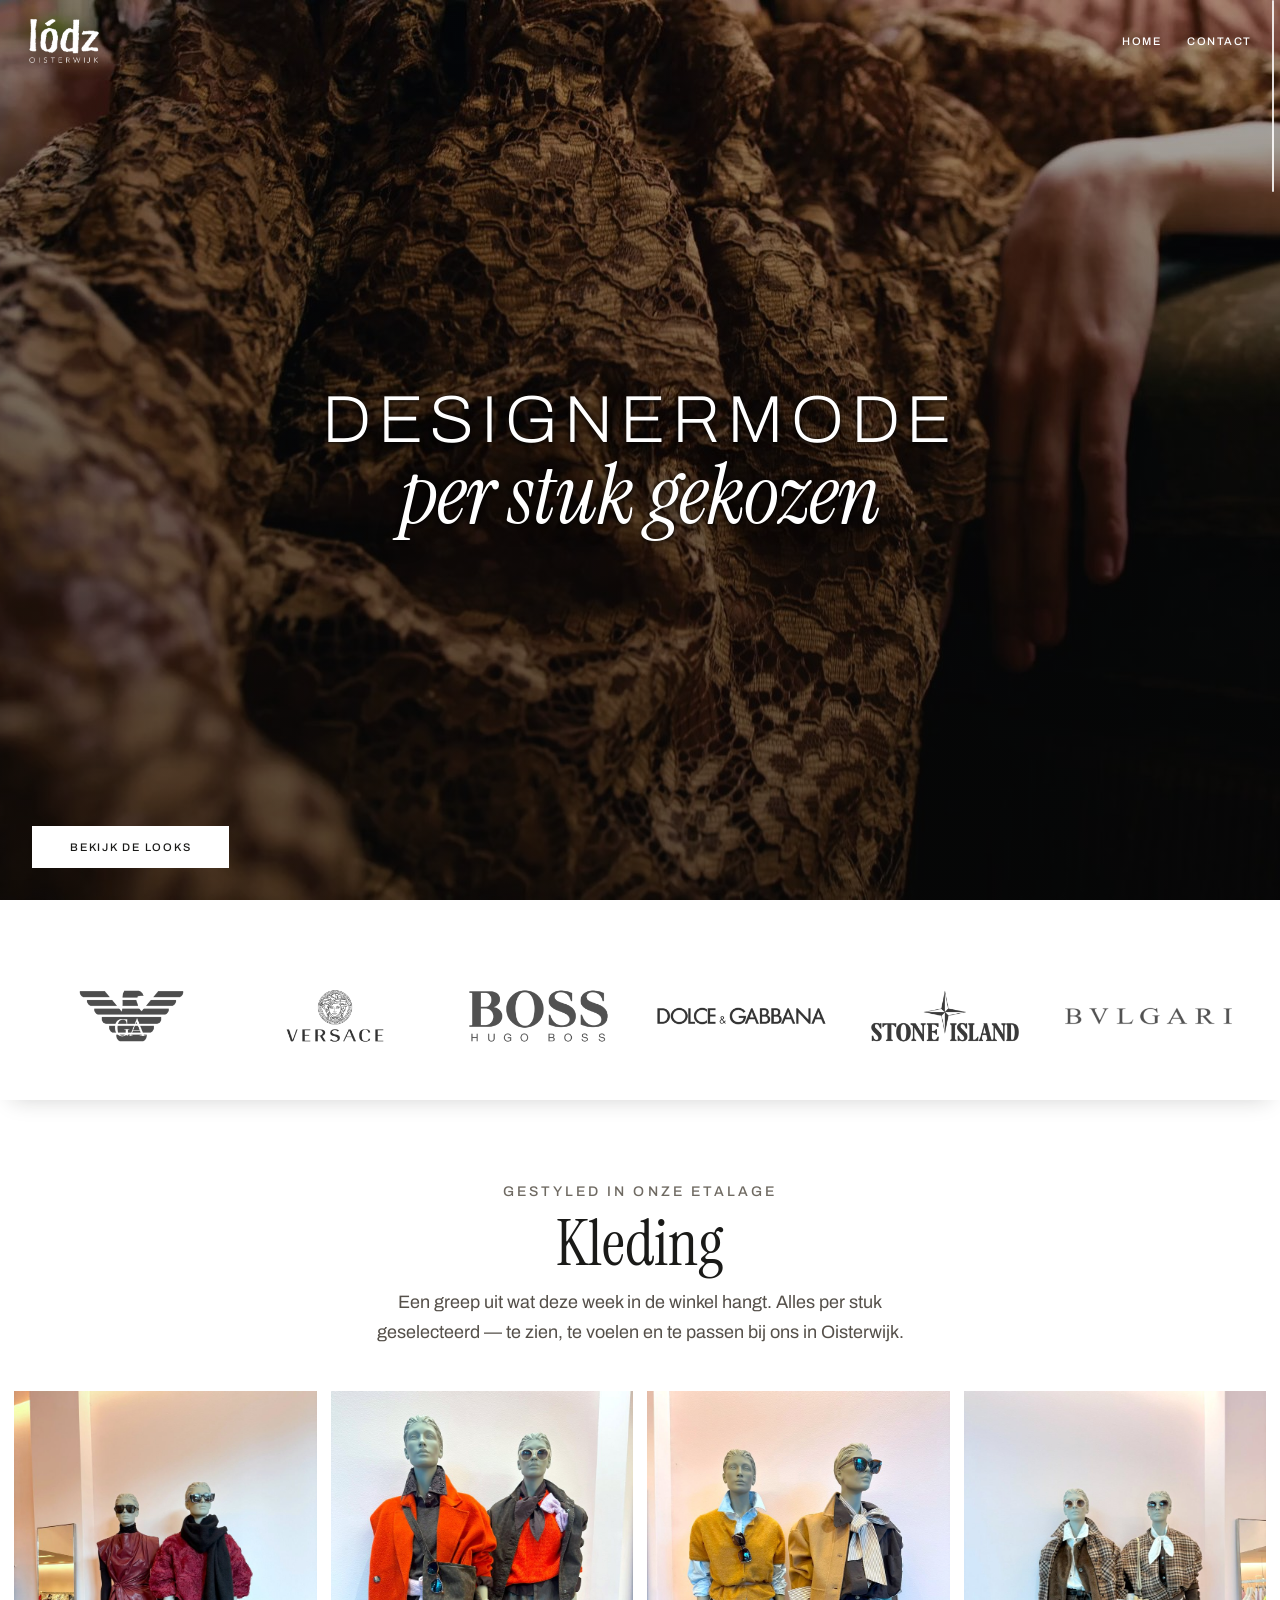
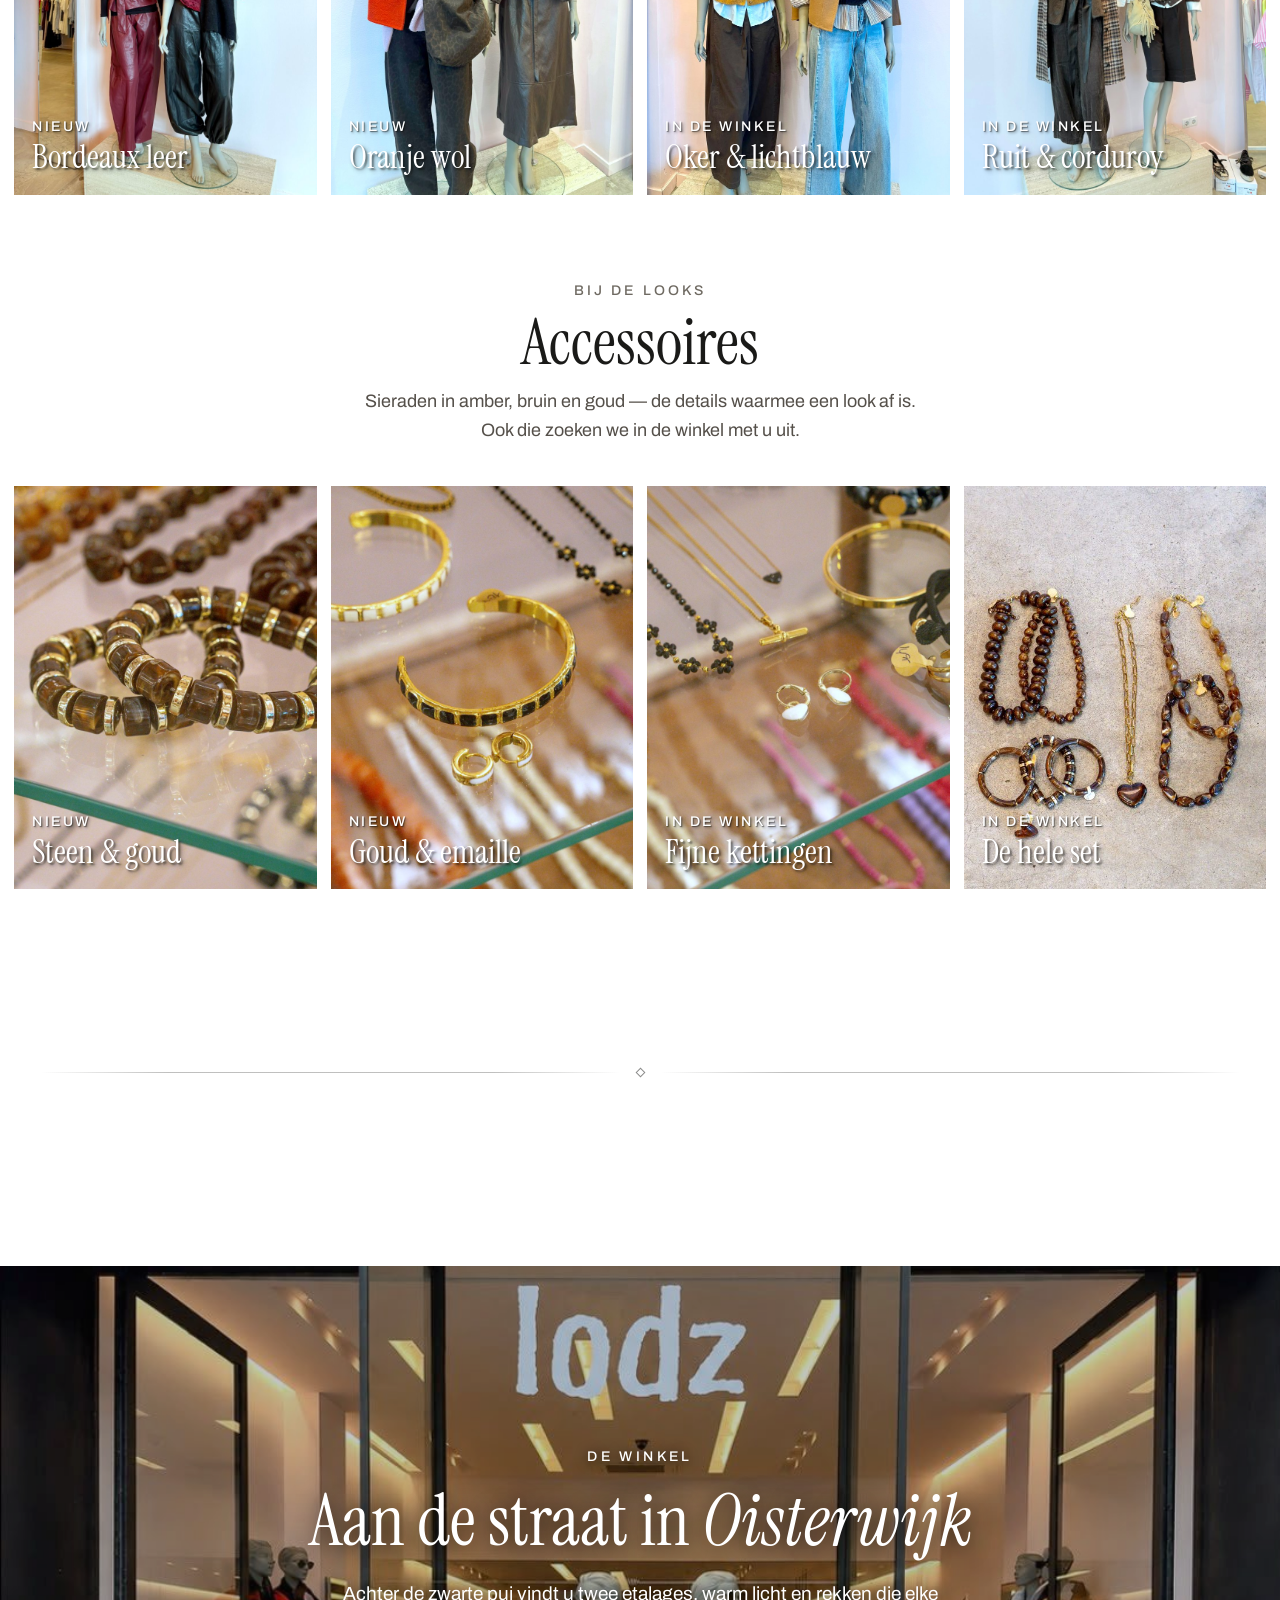
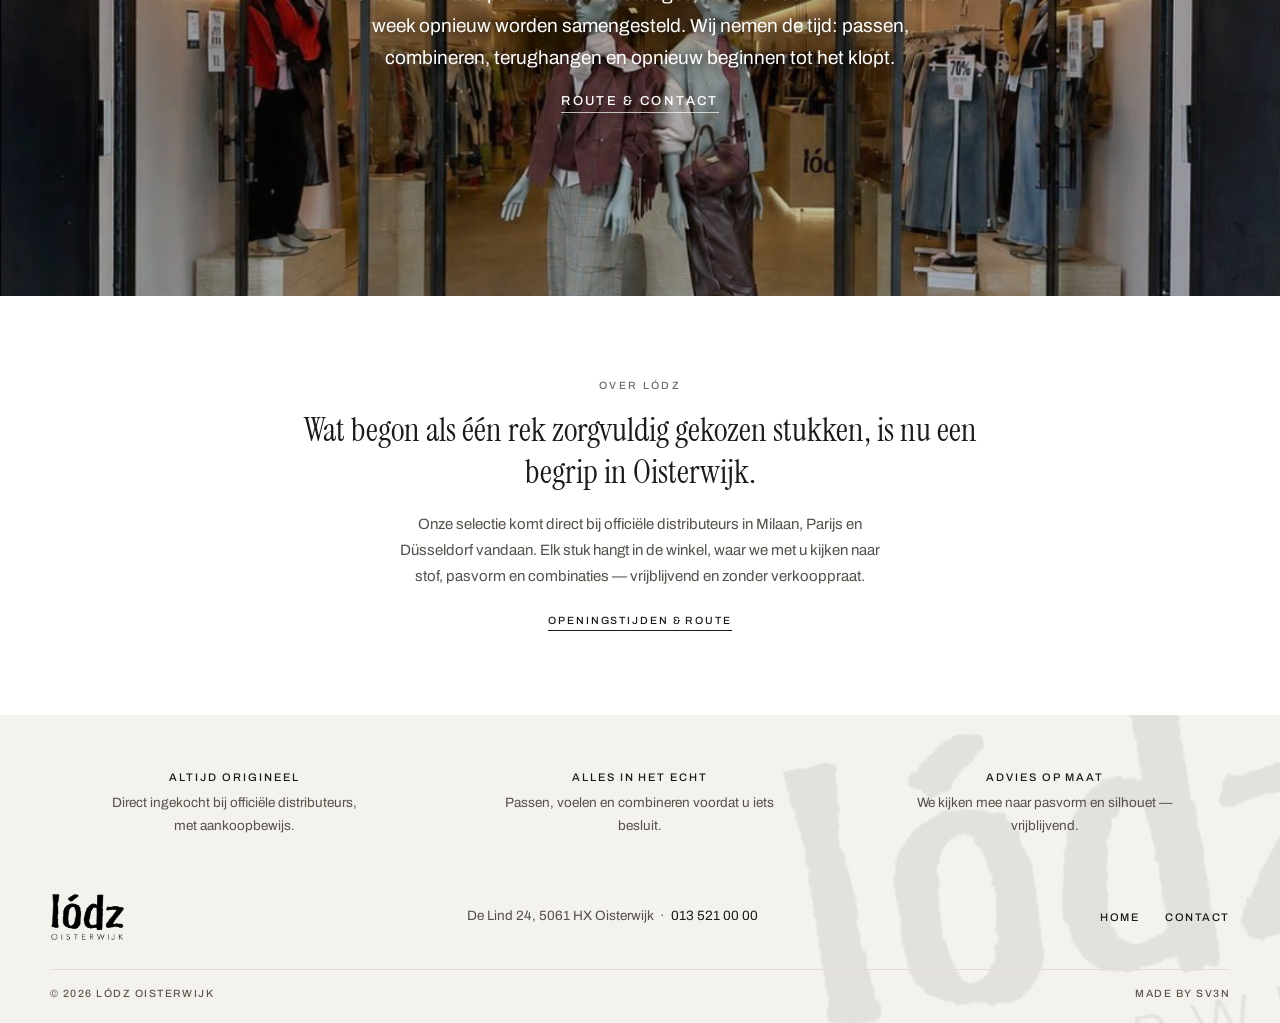
==== commit de571ec1: "Replace native scrollbar with a hairline indicator that fades in while scrolling Co-Authored-By: Cla" ====
--- a/index.html
+++ b/index.html
@@ -9,7 +9,7 @@
   <link rel="preconnect" href="https://fonts.googleapis.com">
   <link rel="preconnect" href="https://fonts.gstatic.com" crossorigin>
   <link href="https://fonts.googleapis.com/css2?family=Archivo:wght@200;300;400;500&family=Instrument+Serif:ital@0;1&display=swap" rel="stylesheet">
-  <link rel="stylesheet" href="css/style.css">
+  <link rel="stylesheet" href="css/style.css?v=9">
 </head>
 <body>
 
@@ -47,12 +47,23 @@
   <!-- Brand row -->
   <section id="merken" class="brands" aria-label="Merken">
     <div class="brands__grid">
-      <img src="images/brand-armani-box.png" alt="Giorgio Armani">
-      <img src="images/brand-versace-box.png" alt="Versace">
-      <img src="images/brand-hugoboss-box.png" alt="Hugo Boss">
-      <img src="images/brand-dolce-box.png" alt="Dolce &amp; Gabbana">
-      <img src="images/brand-stoneisland-box.png" alt="Stone Island">
-      <img src="images/brand-bvlgari-box.png" alt="Bvlgari">
+      <div class="brands__set">
+        <img src="images/brand-armani-box.png" alt="Giorgio Armani">
+        <img src="images/brand-versace-box.png" alt="Versace">
+        <img src="images/brand-hugoboss-box.png" alt="Hugo Boss">
+        <img src="images/brand-dolce-box.png" alt="Dolce &amp; Gabbana">
+        <img src="images/brand-stoneisland-box.png" alt="Stone Island">
+        <img src="images/brand-bvlgari-box.png" alt="Bvlgari">
+      </div>
+      <!-- Duplicate set: only shown on phones, where the row loops as a sliding strip -->
+      <div class="brands__set brands__set--dup" aria-hidden="true">
+        <img aria-hidden="true" src="images/brand-armani-box.png" alt="">
+        <img aria-hidden="true" src="images/brand-versace-box.png" alt="">
+        <img aria-hidden="true" src="images/brand-hugoboss-box.png" alt="">
+        <img aria-hidden="true" src="images/brand-dolce-box.png" alt="">
+        <img aria-hidden="true" src="images/brand-stoneisland-box.png" alt="">
+        <img aria-hidden="true" src="images/brand-bvlgari-box.png" alt="">
+      </div>
     </div>
   </section>
 
@@ -192,6 +203,6 @@
     </div>
   </footer>
 
-  <script src="js/main.js"></script>
+  <script src="js/main.js?v=9"></script>
 </body>
 </html>
--- a/css/style.css
+++ b/css/style.css
@@ -25,6 +25,13 @@
 * { box-sizing: border-box; }
 
 html { scroll-behavior: smooth; }
+html.is-drag-scrolling { scroll-behavior: auto; }
+
+/* In-page anchors: stop short of the fixed header so section tops aren't hidden under it. */
+section[id],
+footer[id],
+div[id] { scroll-margin-top: 96px; }
+#top { scroll-margin-top: 0; }
 
 html, body {
   margin: 0;
@@ -46,6 +53,40 @@
 a:hover { color: var(--ink-muted); }
 
 ::selection { background: var(--tile-bg); }
+
+/* Scrollbar: native one hidden; js/main.js draws a hairline indicator instead */
+html {
+  scrollbar-width: none;
+  -ms-overflow-style: none;
+}
+html::-webkit-scrollbar,
+body::-webkit-scrollbar { display: none; width: 0; height: 0; }
+
+.scroll-indicator {
+  position: fixed;
+  top: 0;
+  right: 6px;
+  bottom: 0;
+  width: 2px;
+  z-index: 60;
+  opacity: 0;
+  transition: opacity 0.6s ease;
+  pointer-events: none;
+}
+.scroll-indicator.is-visible { opacity: 1; }
+.scroll-indicator__thumb {
+  position: absolute;
+  left: 0;
+  width: 100%;
+  border-radius: 999px;
+  background: rgba(26, 26, 24, 0.7);
+  transition: background 0.25s ease;
+  pointer-events: auto;
+  cursor: grab;
+}
+.scroll-indicator.is-dragging .scroll-indicator__thumb { cursor: grabbing; background: var(--ink); }
+.scroll-indicator.is-light .scroll-indicator__thumb { background: rgba(255, 255, 255, 0.85); }
+@media (hover: none) { .scroll-indicator { display: none; } }
 
 img { display: block; }
 
@@ -305,6 +346,8 @@
   height: auto;
   opacity: 0.8;
 }
+.brands__set { display: contents; }
+.brands__set--dup { display: none; }
 
 /* Tile sections (Kleding / Accessoires) ----------------------------- */
 
@@ -346,7 +389,8 @@
   object-fit: cover;
   transition: transform 2.6s cubic-bezier(0.22, 1, 0.36, 1);
 }
-.tile:hover img { transform: scale(1.06); }
+.tile:hover img,
+.tile.is-active img { transform: scale(1.06); }
 .tile__caption {
   position: relative;
   width: 100%;
@@ -771,6 +815,37 @@
   .divider { margin-bottom: 110px; }
   .brands { padding: 64px 28px 40px; }
   .brands__grid { grid-template-columns: repeat(3, minmax(0, 1fr)); }
+}
+
+/* Phones: the brand row becomes a continuously sliding strip */
+@media (max-width: 600px) {
+  .brands { padding: 48px 0 36px; }
+  .brands__grid {
+    display: flex;
+    gap: 0;
+    overflow: hidden;
+    -webkit-mask-image: linear-gradient(to right, transparent, #000 10%, #000 90%, transparent);
+    mask-image: linear-gradient(to right, transparent, #000 10%, #000 90%, transparent);
+  }
+  .brands__set,
+  .brands__set--dup {
+    display: flex;
+    align-items: center;
+    flex: none;
+    gap: 44px;
+    padding-right: 44px;
+    animation: brands-slide 24s linear infinite;
+  }
+  .brands__grid img {
+    width: auto;
+    height: 40px;
+    max-width: none;
+    flex: none;
+  }
+  @keyframes brands-slide {
+    from { transform: translateX(0); }
+    to   { transform: translateX(-100%); }
+  }
 }
 
 @media (max-width: 600px) {
@@ -791,7 +866,6 @@
   .divider { margin-bottom: 80px; padding: 0 24px; }
   .banner__content { padding: 72px 24px; }
   .about { padding: 64px 24px; }
-  .brands__grid { grid-template-columns: repeat(2, minmax(0, 1fr)); }
   .site-header__inner { padding: 16px 20px 14px; }
   .site-header__logo img { height: 38px; }
   .site-footer__identity,
